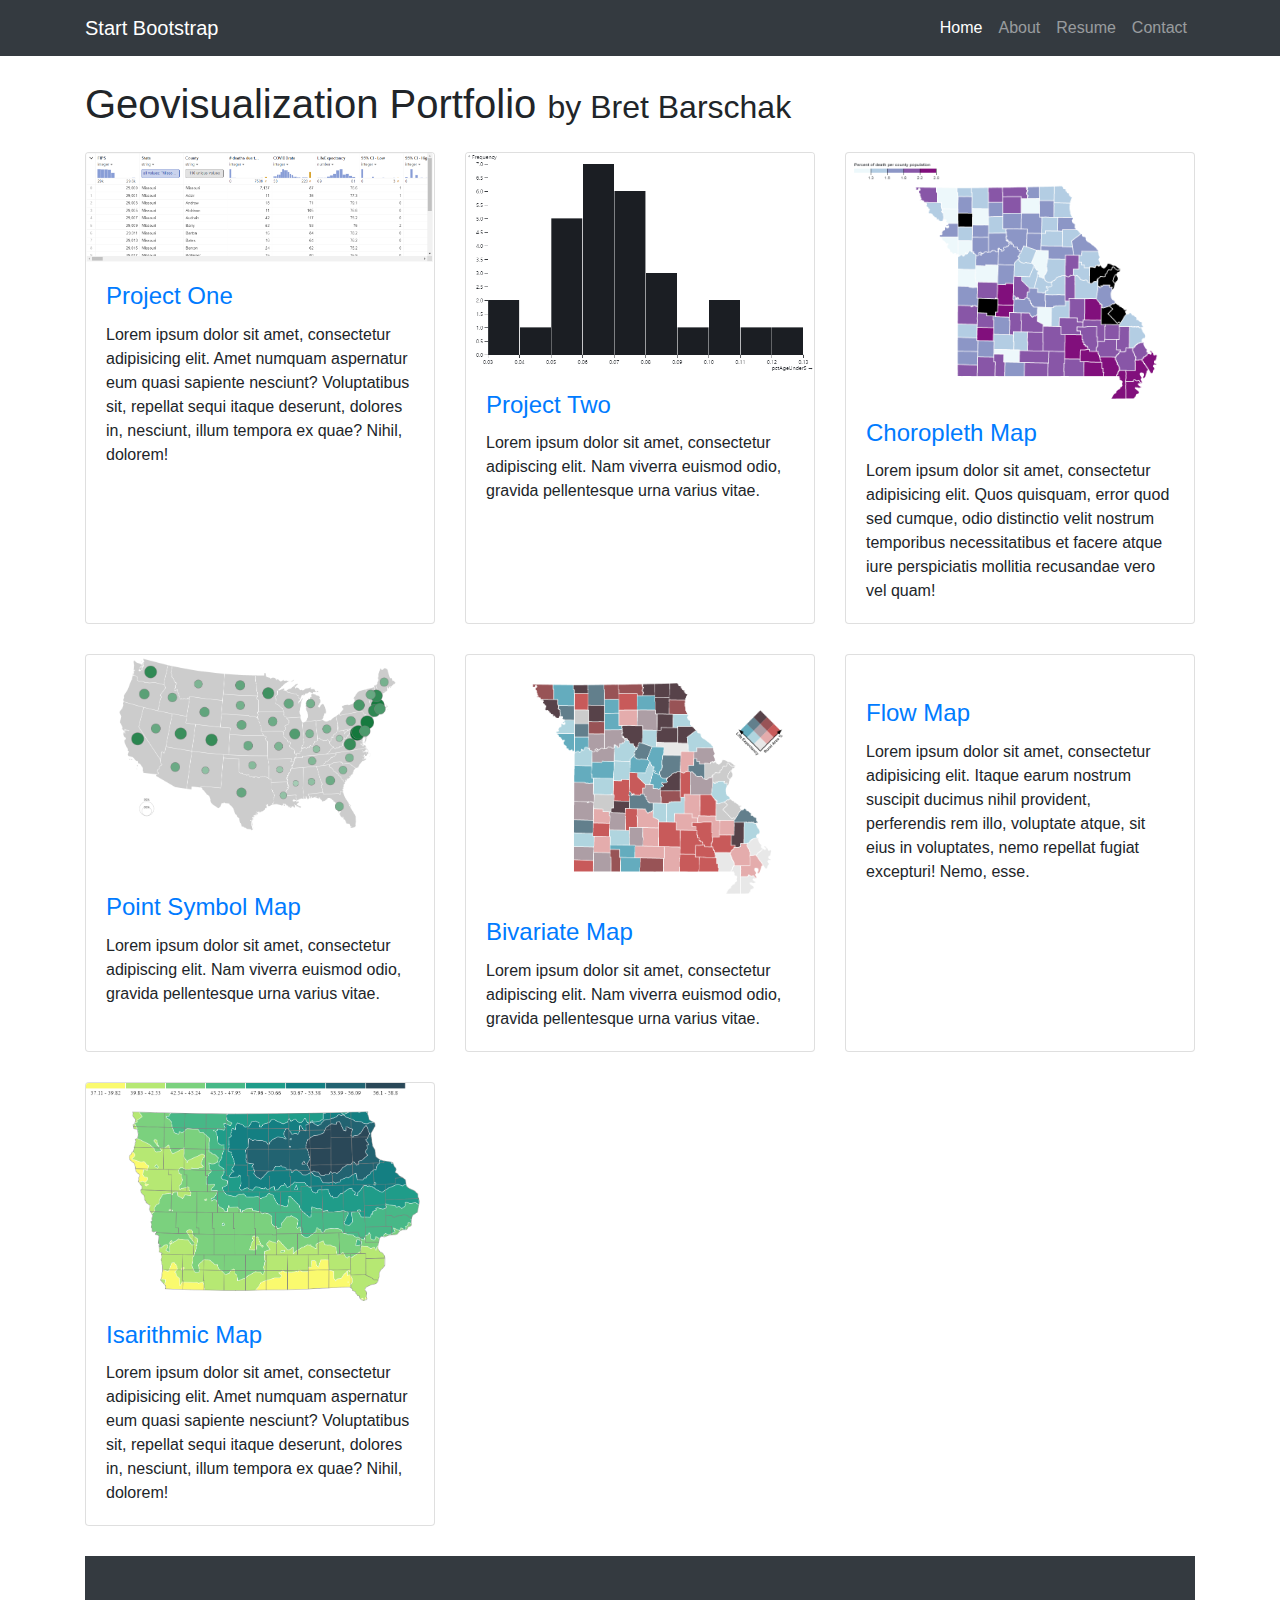
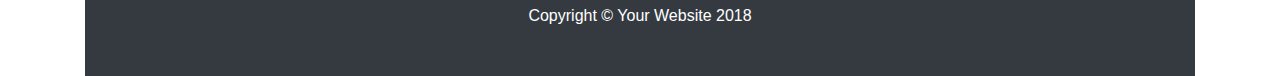
==== index.html @ 275f6c11 "files" ====
<!DOCTYPE html>
<html lang="en">

  <head>

    <meta charset="utf-8">
    <meta name="viewport" content="width=device-width, initial-scale=1, shrink-to-fit=no">
    <meta name="description" content="">
    <meta name="author" content="">

    <title>3 Col Portfolio - Start Bootstrap Template</title>

    <!-- Bootstrap core CSS -->
    <link href="vendor/bootstrap/css/bootstrap.min.css" rel="stylesheet">

    <!-- Custom styles for this template -->
    <link href="css/3-col-portfolio.css" rel="stylesheet">

  </head>

  <body>

    <!-- Navigation -->
    <nav class="navbar navbar-expand-lg navbar-dark bg-dark fixed-top">
      <div class="container">
        <a class="navbar-brand" href="#">Start Bootstrap</a>
        <button class="navbar-toggler" type="button" data-toggle="collapse" data-target="#navbarResponsive" aria-controls="navbarResponsive" aria-expanded="false" aria-label="Toggle navigation">
          <span class="navbar-toggler-icon"></span>
        </button>
        <div class="collapse navbar-collapse" id="navbarResponsive">
          <ul class="navbar-nav ml-auto">
            <li class="nav-item active">
              <a class="nav-link" href="index.html">Home
                <span class="sr-only">(current)</span>
              </a>
            </li>
            <li class="nav-item">
              <a class="nav-link" href="bio/shortbio.html">About</a>
            </li>
            <li class="nav-item">
              <a class="nav-link" href="files/CV_Resume.pdf">Resume</a>
            </li>
            <li class="nav-item">
              <a class="nav-link" href="mailto:bbarschak@uiowa.edu">Contact</a>
            </li>
          </ul>
        </div>
      </div>
    </nav>

    <!-- Page Content -->
    <div class="container">

      <!-- Page Heading -->
      <h1 class="my-4">Geovisualization Portfolio
        <small>by Bret Barschak</small>
      </h1>

      <div class="row">
        <div class="col-lg-4 col-sm-6 portfolio-item">
          <div class="card h-100">
            <a href="#"><img class="card-img-top" src="images/As1.png" alt=""></a>
            <div class="card-body">
              <h4 class="card-title">
                <a href="https://observablehq.com/d/7426f2288660acfa">Project One</a>
              </h4>
              <p class="card-text">Lorem ipsum dolor sit amet, consectetur adipisicing elit. Amet numquam aspernatur eum quasi sapiente nesciunt? Voluptatibus sit, repellat sequi itaque deserunt, dolores in, nesciunt, illum tempora ex quae? Nihil, dolorem!</p>
            </div>
          </div>
        </div>
        <div class="col-lg-4 col-sm-6 portfolio-item">
          <div class="card h-100">
            <a href="#"><img class="card-img-top" src="images/As2.png" alt=""></a>
            <div class="card-body">
              <h4 class="card-title">
                <a href="https://observablehq.com/d/6895fda10e5353e8">Project Two</a>
              </h4>
              <p class="card-text">Lorem ipsum dolor sit amet, consectetur adipiscing elit. Nam viverra euismod odio, gravida pellentesque urna varius vitae.</p>
            </div>
          </div>
        </div>
        <div class="col-lg-4 col-sm-6 portfolio-item">
          <div class="card h-100">
            <a href="#"><img class="card-img-top" src="images/as3.png" alt=""></a>
            <div class="card-body">
              <h4 class="card-title">
                <a href="https://observablehq.com/d/d98597736cda3aa1">Choropleth Map</a>
              </h4>
              <p class="card-text">Lorem ipsum dolor sit amet, consectetur adipisicing elit. Quos quisquam, error quod sed cumque, odio distinctio velit nostrum temporibus necessitatibus et facere atque iure perspiciatis mollitia recusandae vero vel quam!</p>
            </div>
          </div>
        </div>
        <div class="col-lg-4 col-sm-6 portfolio-item">
          <div class="card h-100">
            <a href="#"><img class="card-img-top" src="images/As4.png" alt=""></a>
            <div class="card-body">
              <h4 class="card-title">
                <a href="https://observablehq.com/d/d3d4e780313d8c06">Point Symbol Map</a>
              </h4>
              <p class="card-text">Lorem ipsum dolor sit amet, consectetur adipiscing elit. Nam viverra euismod odio, gravida pellentesque urna varius vitae.</p>
            </div>
          </div>
        </div>
        <div class="col-lg-4 col-sm-6 portfolio-item">
          <div class="card h-100">
            <a href="#"><img class="card-img-top" src="images/As5.png" alt=""></a>
            <div class="card-body">
              <h4 class="card-title">
                <a href="https://observablehq.com/d/5bee17ee9aecb2b7">Bivariate Map</a>
              </h4>
              <p class="card-text">Lorem ipsum dolor sit amet, consectetur adipiscing elit. Nam viverra euismod odio, gravida pellentesque urna varius vitae.</p>
            </div>
          </div>
        </div>
        <div class="col-lg-4 col-sm-6 portfolio-item">
          <div class="card h-100">
            <a href="#"><img class="card-img-top" src="http://placehold.it/700x400" alt=""></a>
            <div class="card-body">
              <h4 class="card-title">
                <a href="../flow/index.html">Flow Map</a>
              </h4>
              <p class="card-text">Lorem ipsum dolor sit amet, consectetur adipisicing elit. Itaque earum nostrum suscipit ducimus nihil provident, perferendis rem illo, voluptate atque, sit eius in voluptates, nemo repellat fugiat excepturi! Nemo, esse.</p>
            </div>
          </div>
        </div>
      </div>
      <div class="row">
        <div class="col-lg-4 col-sm-6 portfolio-item">
          <div class="card h-100">
            <a href="#"><img class="card-img-top" src="images/Isa.png" alt=""></a>
            <div class="card-body">
              <h4 class="card-title">
                <a href="https://observablehq.com/@caglarkoylu/isarithmic-mapping-geog-3540">Isarithmic Map</a>
              </h4>
              <p class="card-text">Lorem ipsum dolor sit amet, consectetur adipisicing elit. Amet numquam aspernatur eum quasi sapiente nesciunt? Voluptatibus sit, repellat sequi itaque deserunt, dolores in, nesciunt, illum tempora ex quae? Nihil, dolorem!</p>
            </div>
          </div>
        </div>
      <!-- /.row -->

      <!-- Pagination -->
  <!-- <ul class="pagination justify-content-center">
    <li class="page-item">
      <a class="page-link" href="#" aria-label="Previous">
        <span aria-hidden="true">&laquo;</span>
        <span class="sr-only">Previous</span>
      </a>
    </li>
    <li class="page-item">
      <a class="page-link" href="#">1</a>
    </li>
    <li class="page-item">
      <a class="page-link" href="#">2</a>
    </li>
    <li class="page-item">
      <a class="page-link" href="#">3</a>
    </li>
    <li class="page-item">
      <a class="page-link" href="#" aria-label="Next">
        <span aria-hidden="true">&raquo;</span>
        <span class="sr-only">Next</span>
      </a>
    </li>
  </ul> -->

    </div>
    <!-- /.container -->

    <!-- Footer -->
    <footer class="py-5 bg-dark">
      <div class="container">
        <p class="m-0 text-center text-white">Copyright &copy; Your Website 2018</p>
      </div>
      <!-- /.container -->
    </footer>

    <!-- Bootstrap core JavaScript -->
    <script src="vendor/jquery/jquery.min.js"></script>
    <script src="vendor/bootstrap/js/bootstrap.bundle.min.js"></script>

  </body>

</html>
---- css/3-col-portfolio.css ----
/*!
 * Start Bootstrap - 3 Col Portfolio (https://startbootstrap.com/template-overviews/3-col-portfolio)
 * Copyright 2013-2018 Start Bootstrap
 * Licensed under MIT (https://github.com/BlackrockDigital/startbootstrap-3-col-portfolio/blob/master/LICENSE)
 */

body {
  padding-top: 54px;
}

@media (min-width: 992px) {
  body {
    padding-top: 56px;
  }
}

.portfolio-item {
  margin-bottom: 30px;
}

.pagination {
  margin-bottom: 30px;
}
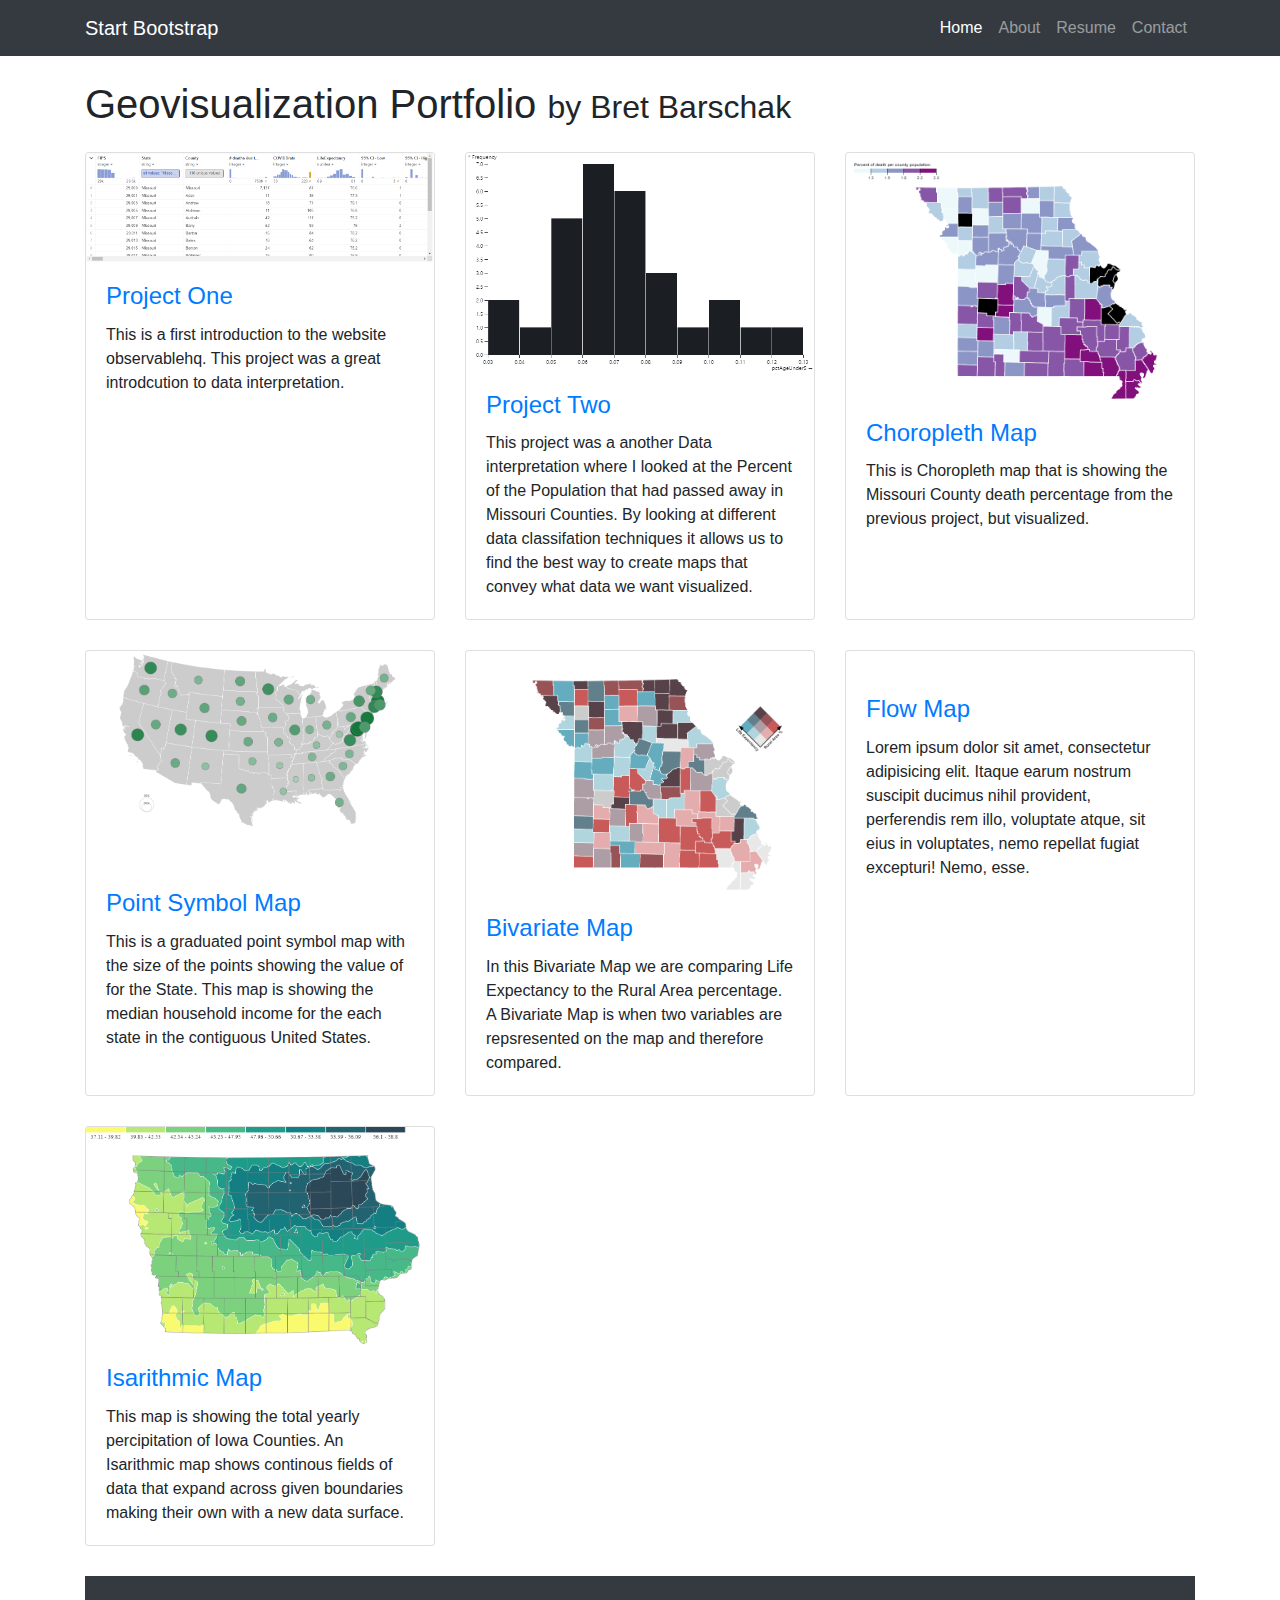
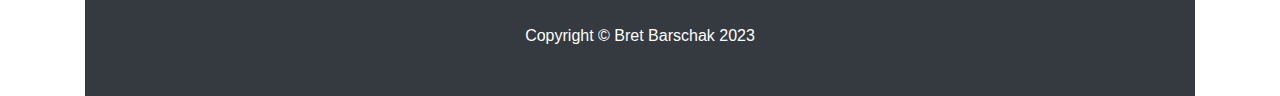
==== commit ff1f6e65: "file" ====
--- a/index.html
+++ b/index.html
@@ -64,7 +64,7 @@
               <h4 class="card-title">
                 <a href="https://observablehq.com/d/7426f2288660acfa">Project One</a>
               </h4>
-              <p class="card-text">Lorem ipsum dolor sit amet, consectetur adipisicing elit. Amet numquam aspernatur eum quasi sapiente nesciunt? Voluptatibus sit, repellat sequi itaque deserunt, dolores in, nesciunt, illum tempora ex quae? Nihil, dolorem!</p>
+              <p class="card-text">This is a first introduction to the website observablehq. This project was a great introdcution to data interpretation.</p>
             </div>
           </div>
         </div>
@@ -73,9 +73,9 @@
             <a href="#"><img class="card-img-top" src="images/As2.png" alt=""></a>
             <div class="card-body">
               <h4 class="card-title">
-                <a href="https://observablehq.com/d/6895fda10e5353e8">Project Two</a>
+                <a href="https://observablehq.com/d/b89c5e13a8d23c95">Project Two</a>
               </h4>
-              <p class="card-text">Lorem ipsum dolor sit amet, consectetur adipiscing elit. Nam viverra euismod odio, gravida pellentesque urna varius vitae.</p>
+              <p class="card-text">This project was a another Data interpretation where I looked at the Percent of the Population that had passed away in Missouri Counties. By looking at different data classifation techniques it allows us to find the best way to create maps that convey what data we want visualized.</p>
             </div>
           </div>
         </div>
@@ -86,7 +86,7 @@
               <h4 class="card-title">
                 <a href="https://observablehq.com/d/d98597736cda3aa1">Choropleth Map</a>
               </h4>
-              <p class="card-text">Lorem ipsum dolor sit amet, consectetur adipisicing elit. Quos quisquam, error quod sed cumque, odio distinctio velit nostrum temporibus necessitatibus et facere atque iure perspiciatis mollitia recusandae vero vel quam!</p>
+              <p class="card-text">This is Choropleth map that is showing the Missouri County death percentage from the previous project, but visualized.</p>
             </div>
           </div>
         </div>
@@ -97,7 +97,7 @@
               <h4 class="card-title">
                 <a href="https://observablehq.com/d/d3d4e780313d8c06">Point Symbol Map</a>
               </h4>
-              <p class="card-text">Lorem ipsum dolor sit amet, consectetur adipiscing elit. Nam viverra euismod odio, gravida pellentesque urna varius vitae.</p>
+              <p class="card-text">This is a graduated point symbol map with the size of the points showing the value of for the State. This map is showing the median household income for the each state in the contiguous United States.</p>
             </div>
           </div>
         </div>
@@ -108,7 +108,7 @@
               <h4 class="card-title">
                 <a href="https://observablehq.com/d/5bee17ee9aecb2b7">Bivariate Map</a>
               </h4>
-              <p class="card-text">Lorem ipsum dolor sit amet, consectetur adipiscing elit. Nam viverra euismod odio, gravida pellentesque urna varius vitae.</p>
+              <p class="card-text">In this Bivariate Map we are comparing Life Expectancy to the Rural Area percentage. A Bivariate Map is when two variables are repsresented on the map and therefore compared.</p>
             </div>
           </div>
         </div>
@@ -132,7 +132,7 @@
               <h4 class="card-title">
                 <a href="https://observablehq.com/@caglarkoylu/isarithmic-mapping-geog-3540">Isarithmic Map</a>
               </h4>
-              <p class="card-text">Lorem ipsum dolor sit amet, consectetur adipisicing elit. Amet numquam aspernatur eum quasi sapiente nesciunt? Voluptatibus sit, repellat sequi itaque deserunt, dolores in, nesciunt, illum tempora ex quae? Nihil, dolorem!</p>
+              <p class="card-text">This map is showing the total yearly percipitation of Iowa Counties. An Isarithmic map shows continous fields of data that expand across given boundaries making their own with a new data surface. </p>
             </div>
           </div>
         </div>
@@ -169,7 +169,7 @@
     <!-- Footer -->
     <footer class="py-5 bg-dark">
       <div class="container">
-        <p class="m-0 text-center text-white">Copyright &copy; Your Website 2018</p>
+        <p class="m-0 text-center text-white">Copyright &copy; Bret Barschak 2023</p>
       </div>
       <!-- /.container -->
     </footer>
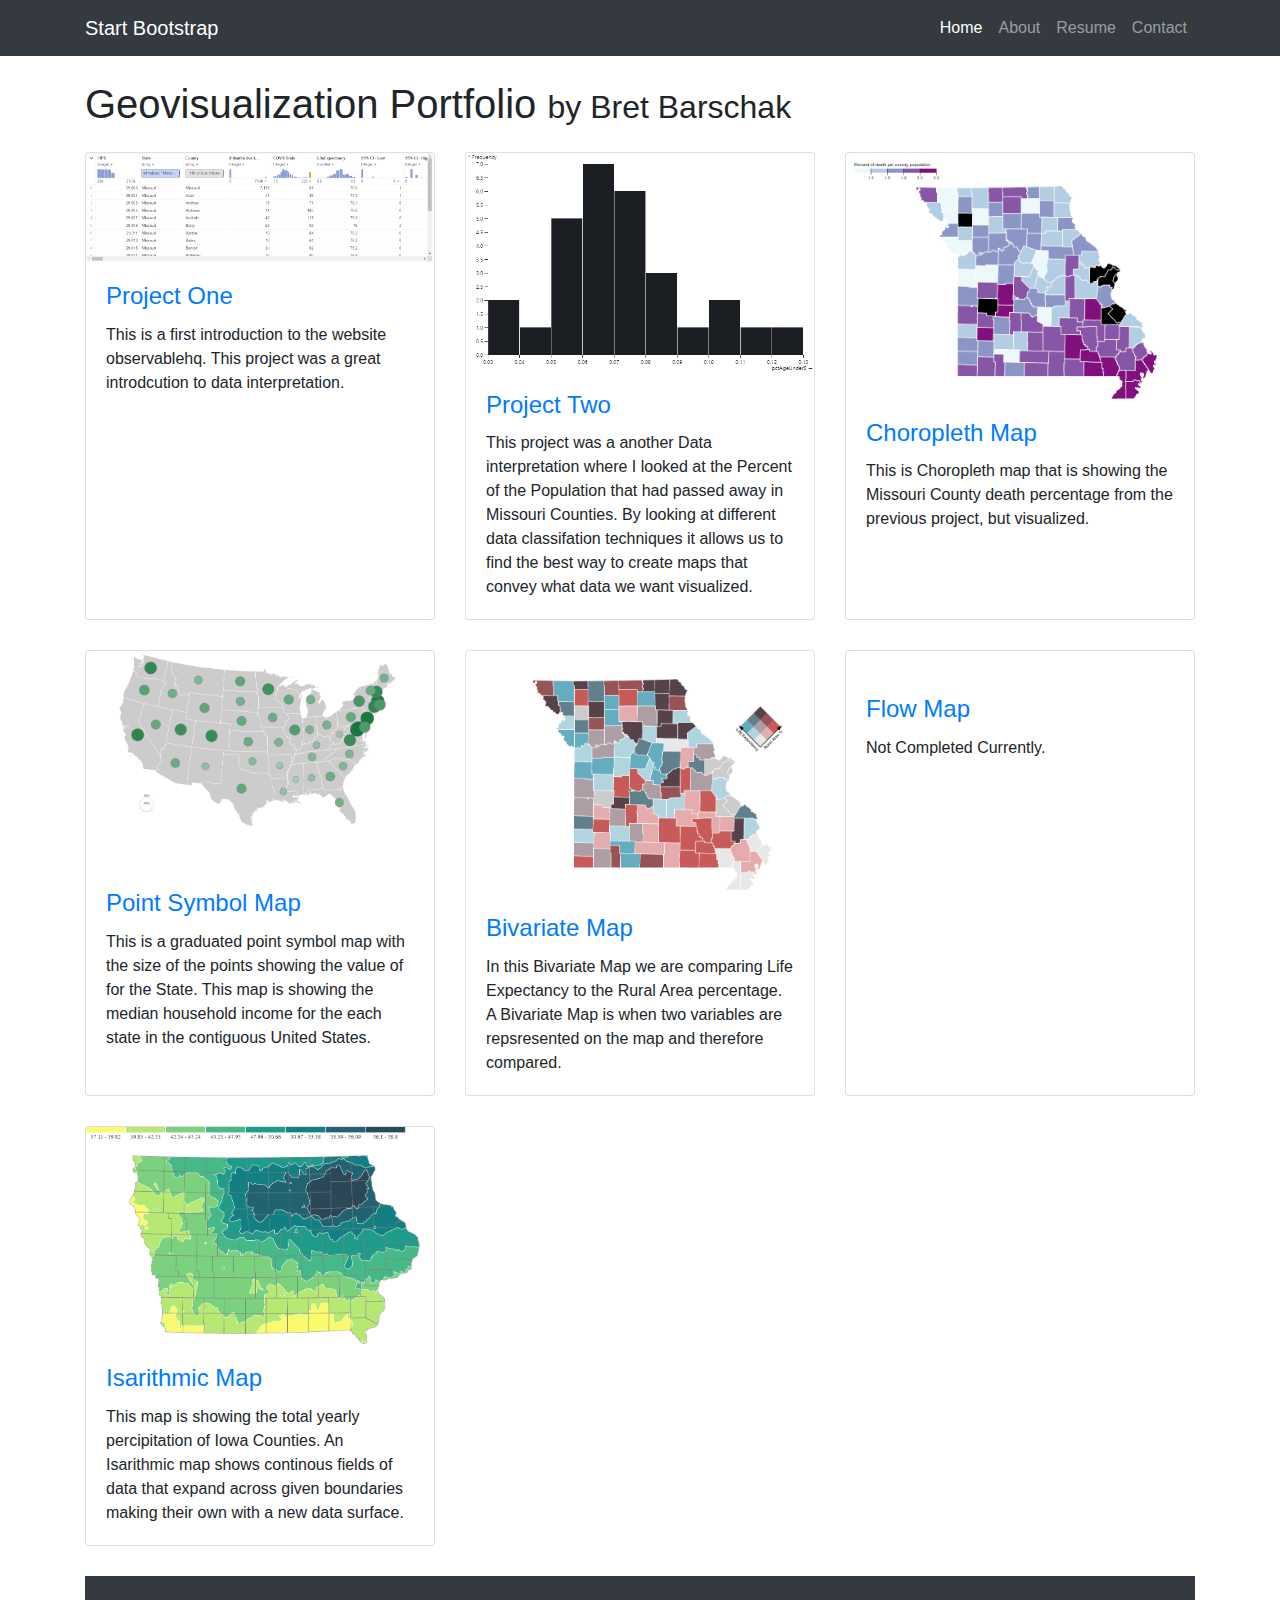
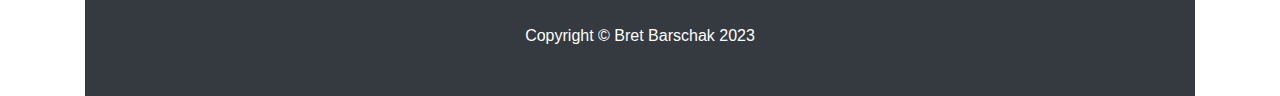
==== commit 330bc291: "Update index.html" ====
--- a/index.html
+++ b/index.html
@@ -119,7 +119,7 @@
               <h4 class="card-title">
                 <a href="../flow/index.html">Flow Map</a>
               </h4>
-              <p class="card-text">Lorem ipsum dolor sit amet, consectetur adipisicing elit. Itaque earum nostrum suscipit ducimus nihil provident, perferendis rem illo, voluptate atque, sit eius in voluptates, nemo repellat fugiat excepturi! Nemo, esse.</p>
+              <p class="card-text">Not Completed Currently.</p>
             </div>
           </div>
         </div>
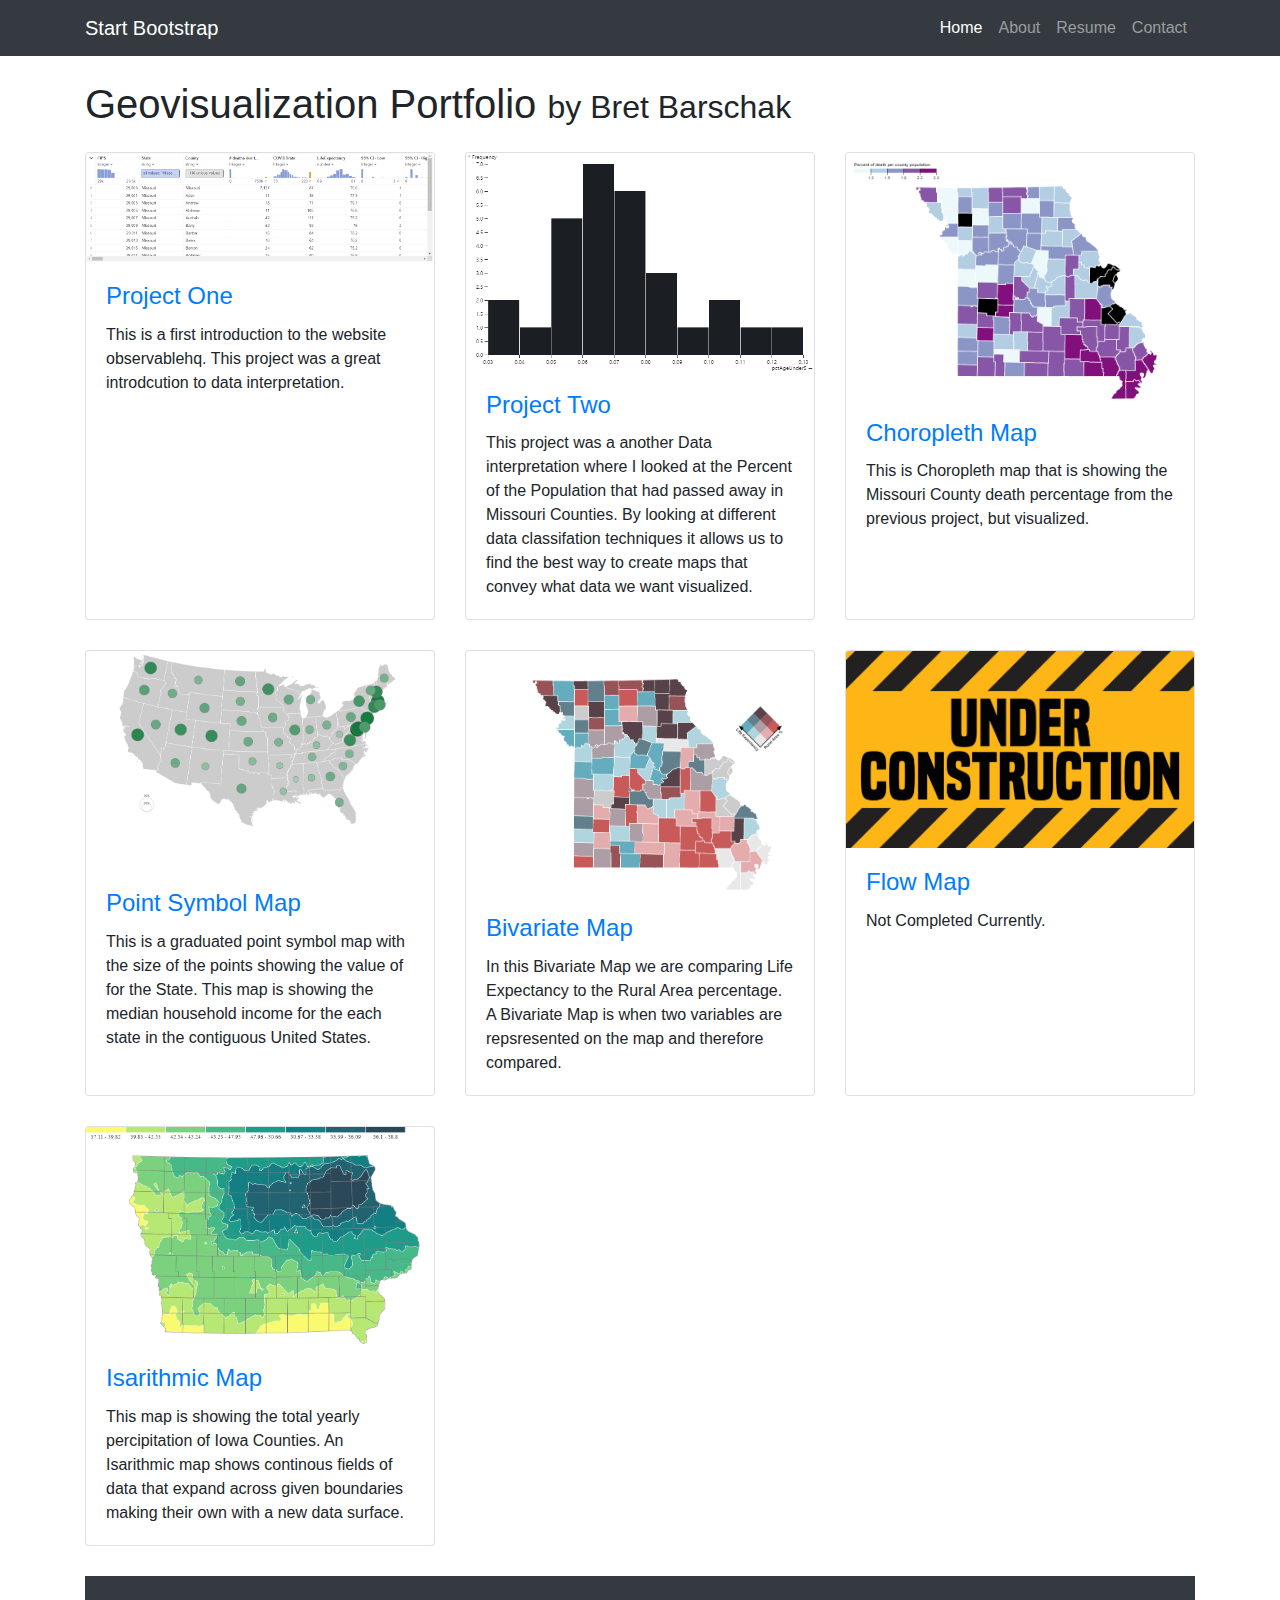
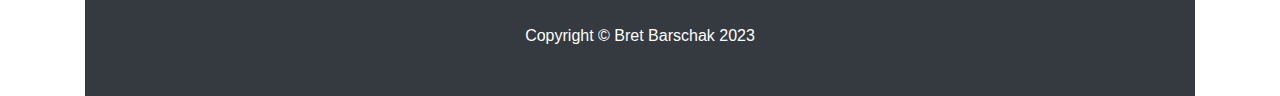
==== commit 6cdbe8b0: "file" ====
--- a/index.html
+++ b/index.html
@@ -8,7 +8,7 @@
     <meta name="description" content="">
     <meta name="author" content="">
 
-    <title>3 Col Portfolio - Start Bootstrap Template</title>
+    <title>Bret Barschak Portfolio - Start Bootstrap Template</title>
 
     <!-- Bootstrap core CSS -->
     <link href="vendor/bootstrap/css/bootstrap.min.css" rel="stylesheet">
@@ -114,7 +114,7 @@
         </div>
         <div class="col-lg-4 col-sm-6 portfolio-item">
           <div class="card h-100">
-            <a href="#"><img class="card-img-top" src="http://placehold.it/700x400" alt=""></a>
+            <a href="#"><img class="card-img-top" src="images/UC.webp" alt=""></a>
             <div class="card-body">
               <h4 class="card-title">
                 <a href="../flow/index.html">Flow Map</a>
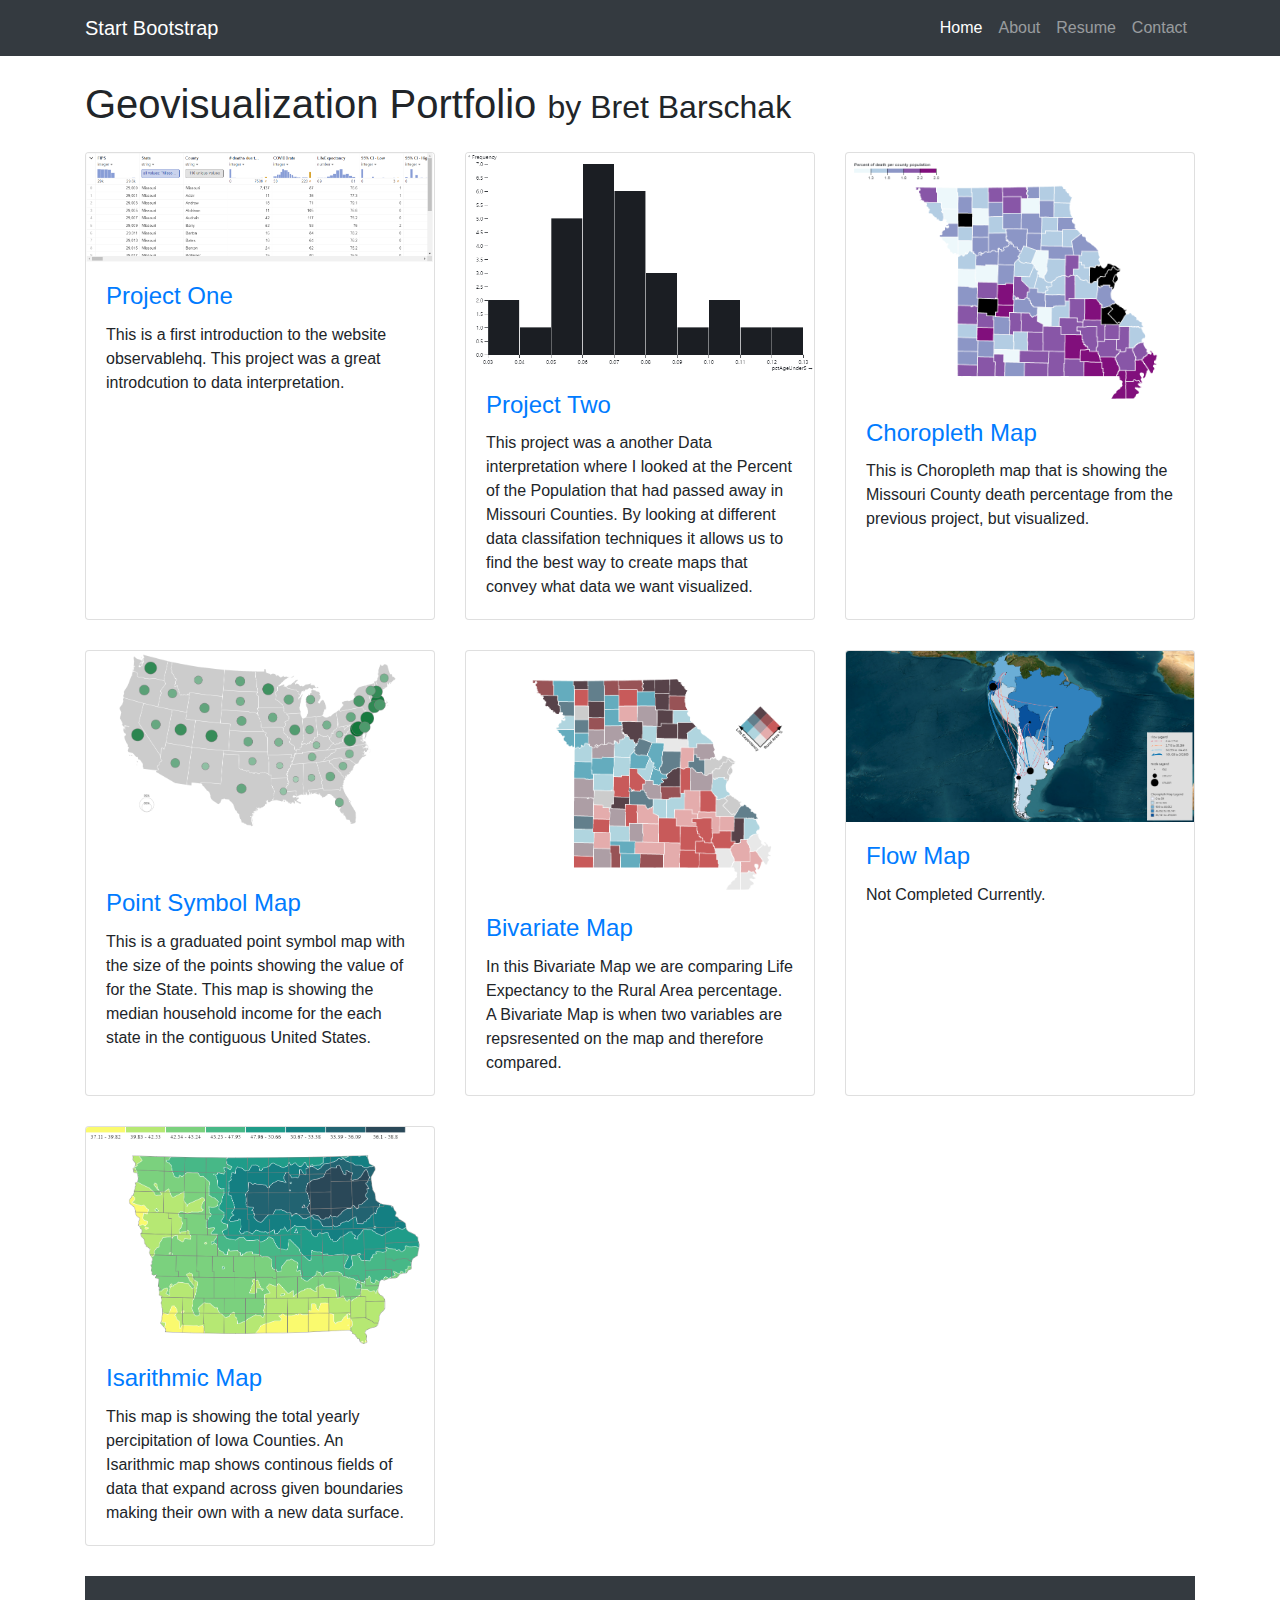
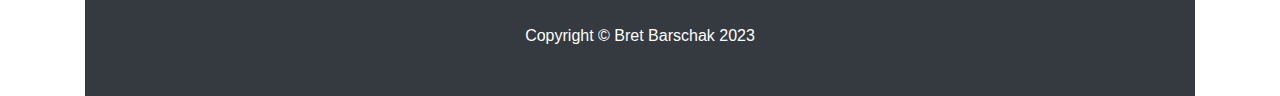
==== commit 3df73448: "file" ====
--- a/index.html
+++ b/index.html
@@ -114,7 +114,7 @@
         </div>
         <div class="col-lg-4 col-sm-6 portfolio-item">
           <div class="card h-100">
-            <a href="#"><img class="card-img-top" src="images/UC.webp" alt=""></a>
+            <a href="#"><img class="card-img-top" src="images/As7.png" alt=""></a>
             <div class="card-body">
               <h4 class="card-title">
                 <a href="../flow/index.html">Flow Map</a>
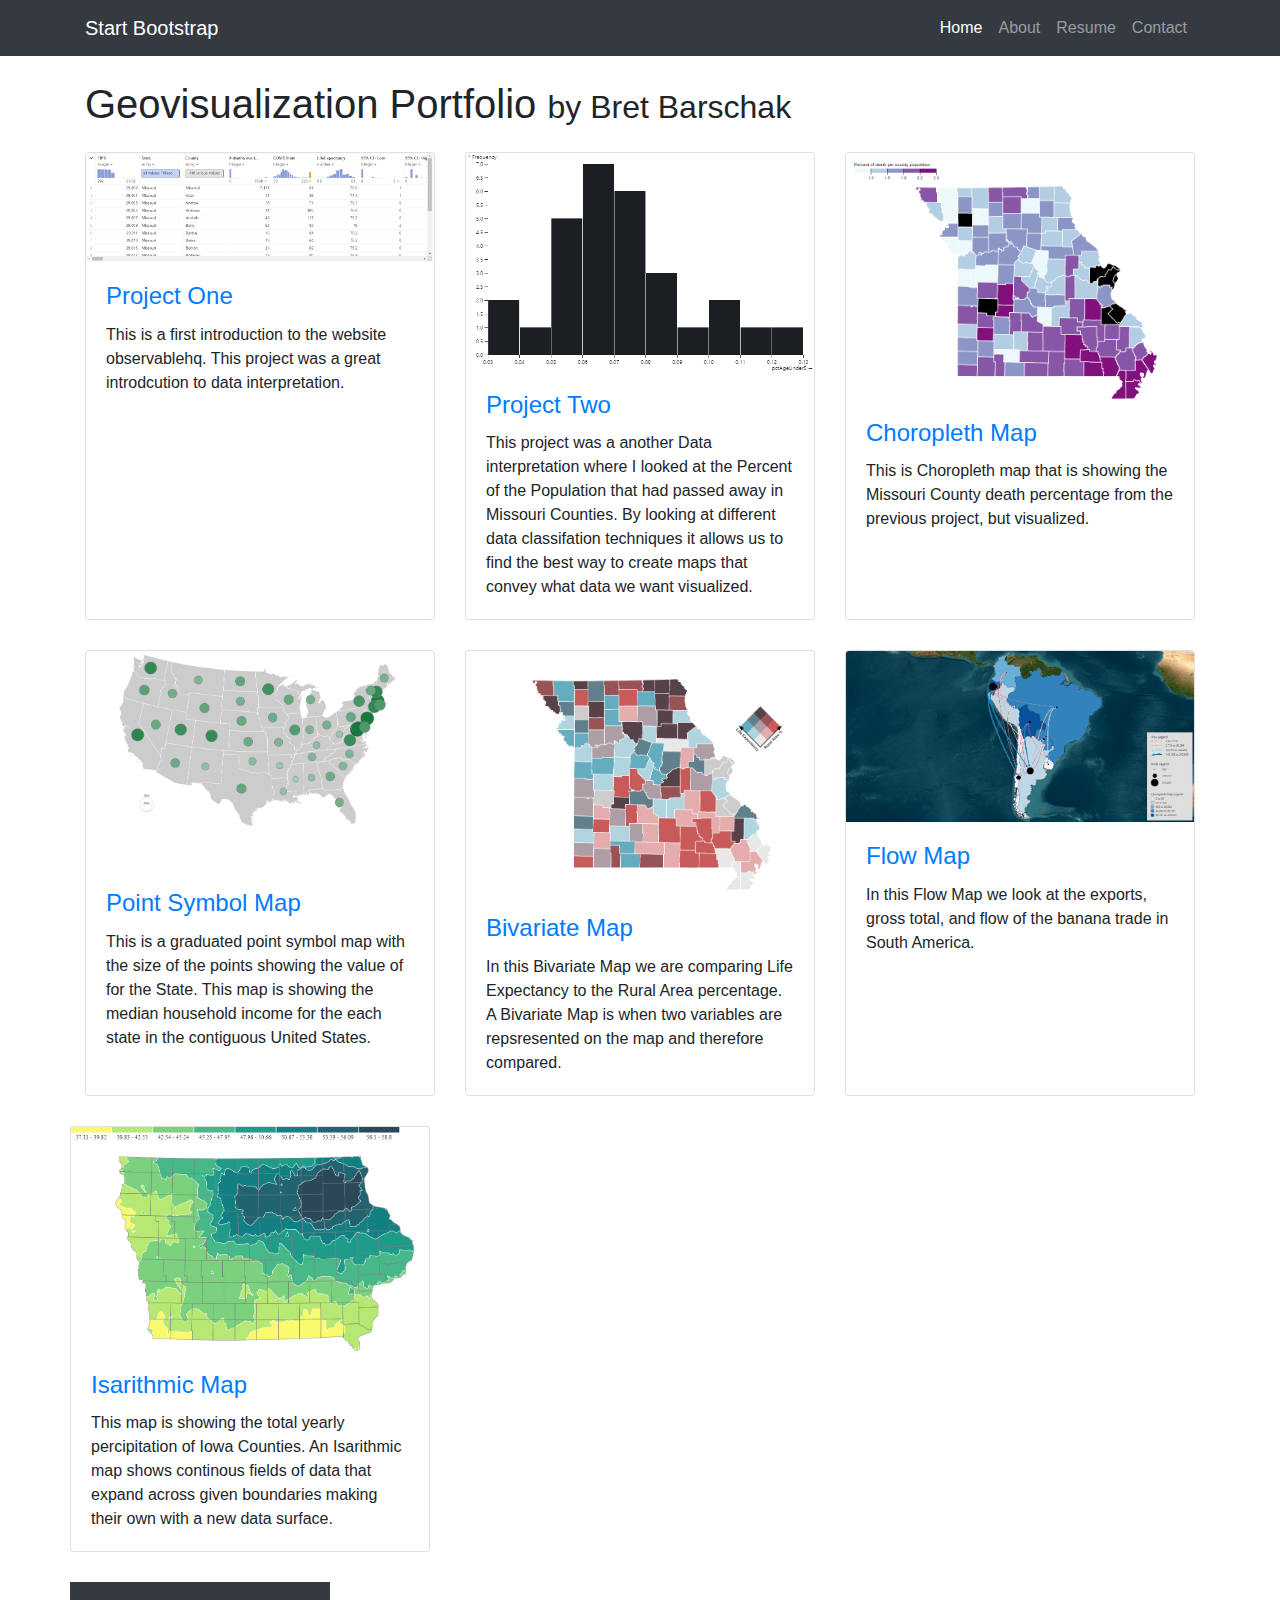
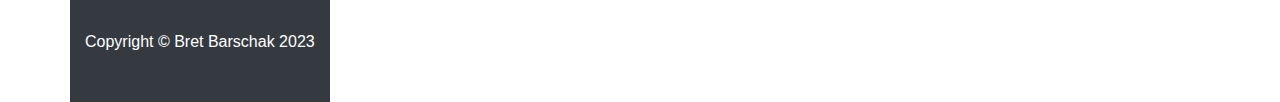
==== commit d14dd8b2: "file" ====
--- a/index.html
+++ b/index.html
@@ -117,13 +117,12 @@
             <a href="#"><img class="card-img-top" src="images/As7.png" alt=""></a>
             <div class="card-body">
               <h4 class="card-title">
-                <a href="../flow/index.html">Flow Map</a>
+                <a href="flow/index.html">Flow Map</a>
               </h4>
-              <p class="card-text">Not Completed Currently.</p>
+              <p class="card-text">In this Flow Map we look at the exports, gross total, and flow of the banana trade in South America.</p>
             </div>
           </div>
         </div>
-      </div>
       <div class="row">
         <div class="col-lg-4 col-sm-6 portfolio-item">
           <div class="card h-100">
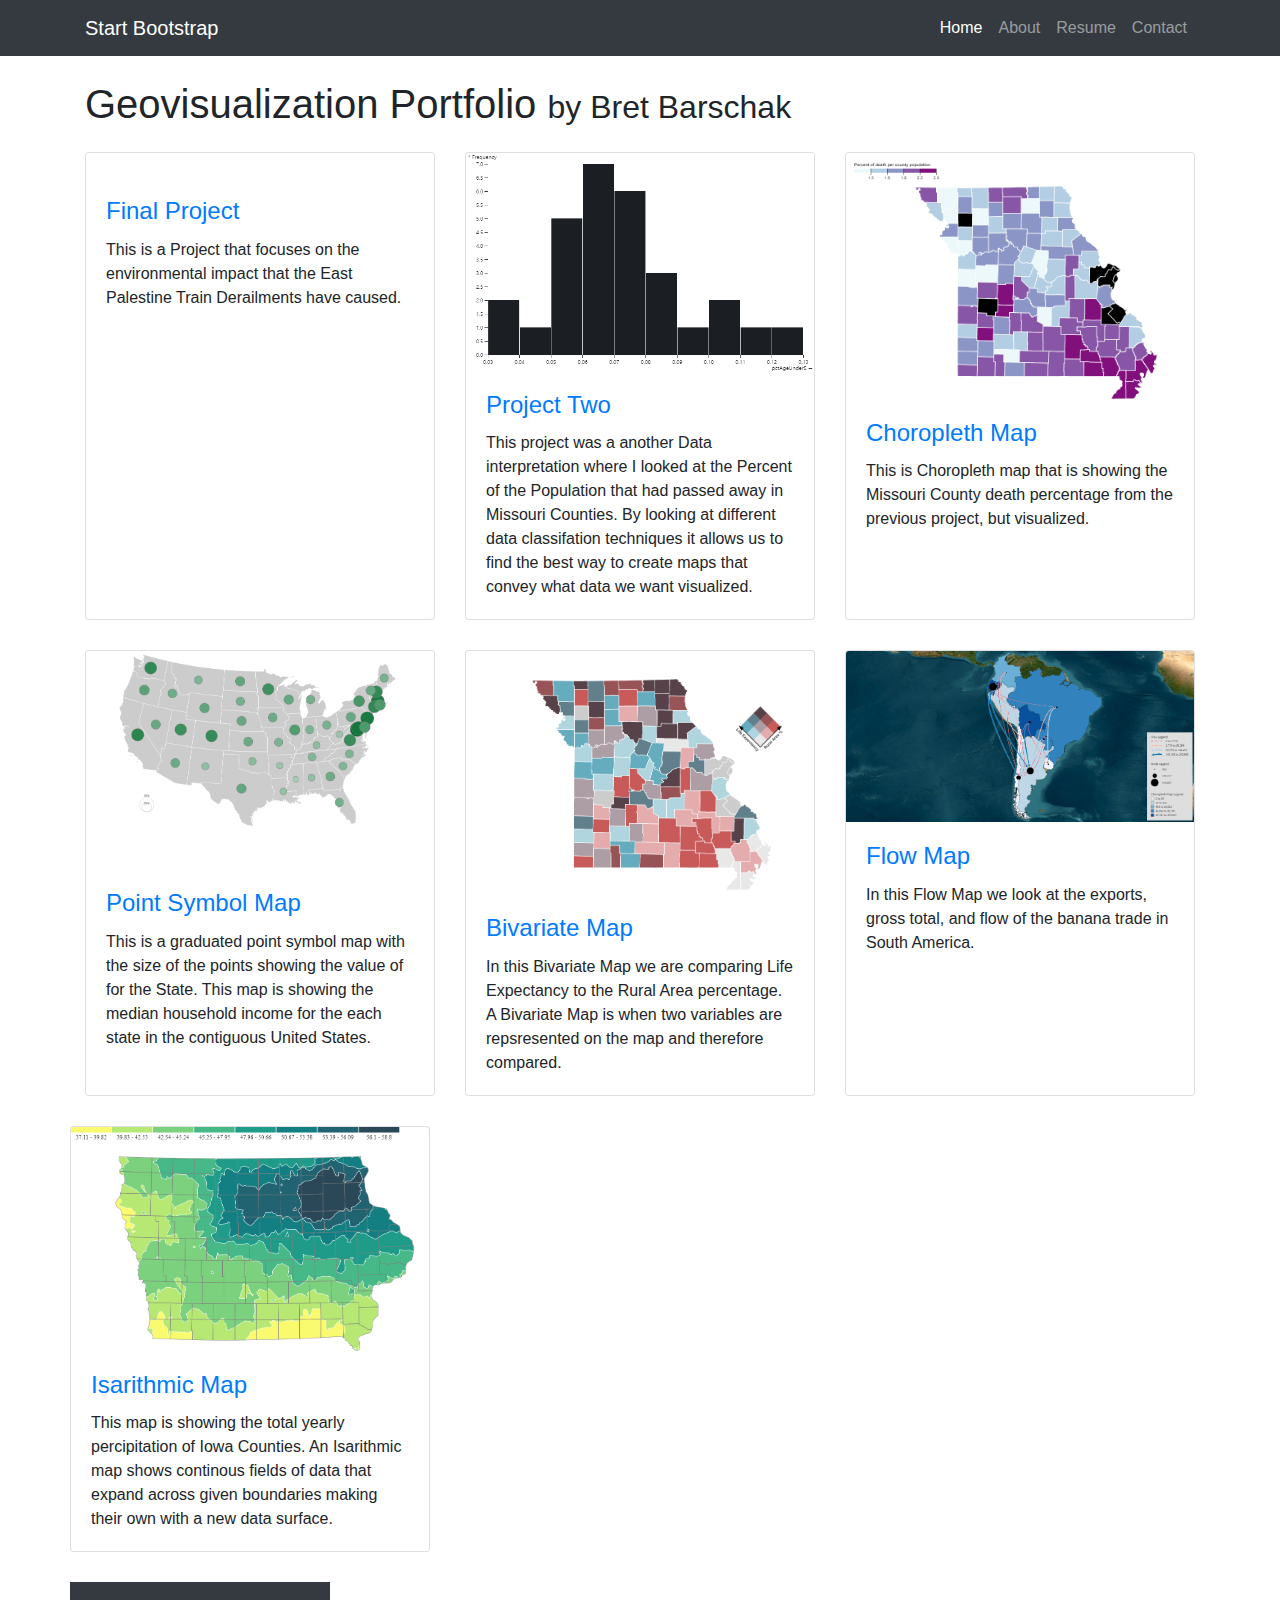
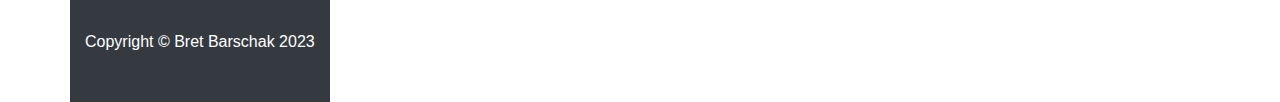
==== commit 35a3fa78: "file" ====
--- a/index.html
+++ b/index.html
@@ -59,12 +59,12 @@
       <div class="row">
         <div class="col-lg-4 col-sm-6 portfolio-item">
           <div class="card h-100">
-            <a href="#"><img class="card-img-top" src="images/As1.png" alt=""></a>
+            <a href="#"><img class="card-img-top" src="images/extramap.png" alt=""></a>
             <div class="card-body">
               <h4 class="card-title">
-                <a href="https://observablehq.com/d/7426f2288660acfa">Project One</a>
+                <a href="https://observablehq.com/d/a2cf6f18ef773988">Final Project</a>
               </h4>
-              <p class="card-text">This is a first introduction to the website observablehq. This project was a great introdcution to data interpretation.</p>
+              <p class="card-text">This is a Project that focuses on the environmental impact that the East Palestine Train Derailments have caused.</p>
             </div>
           </div>
         </div>
